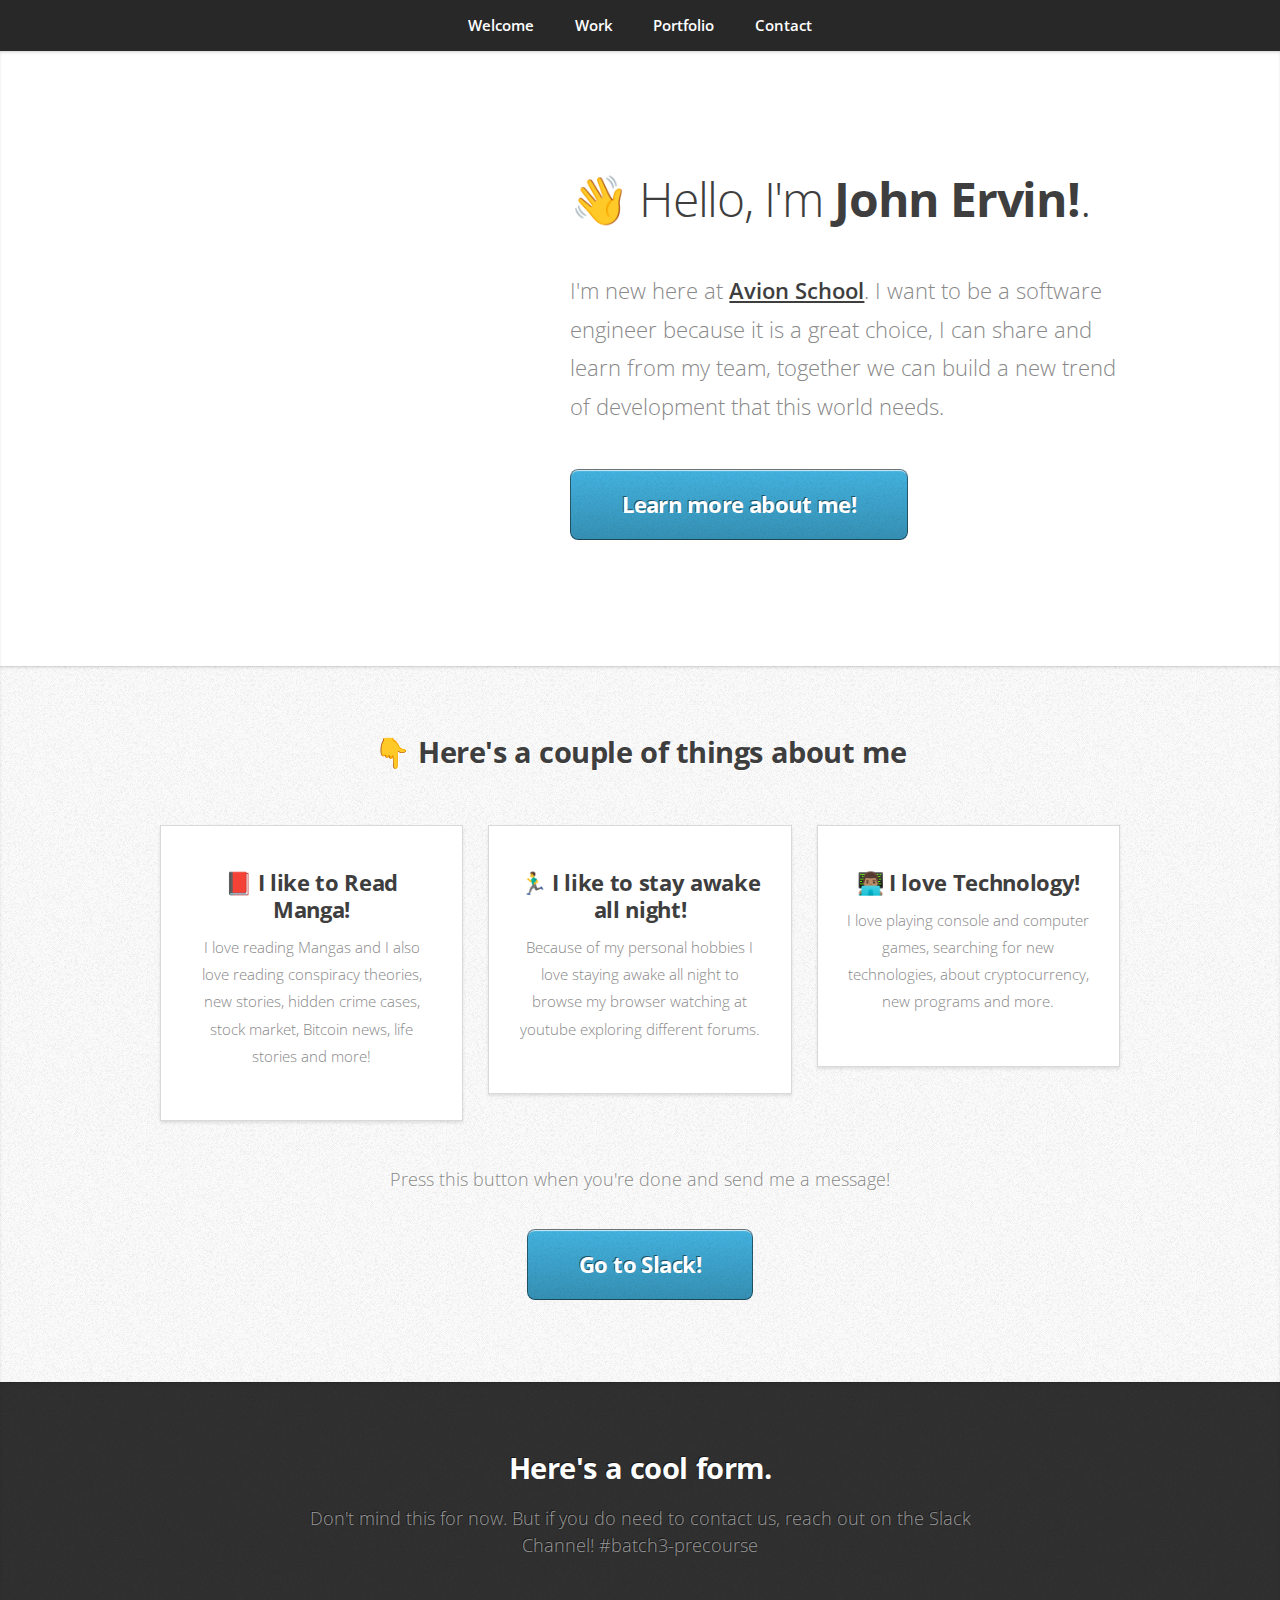
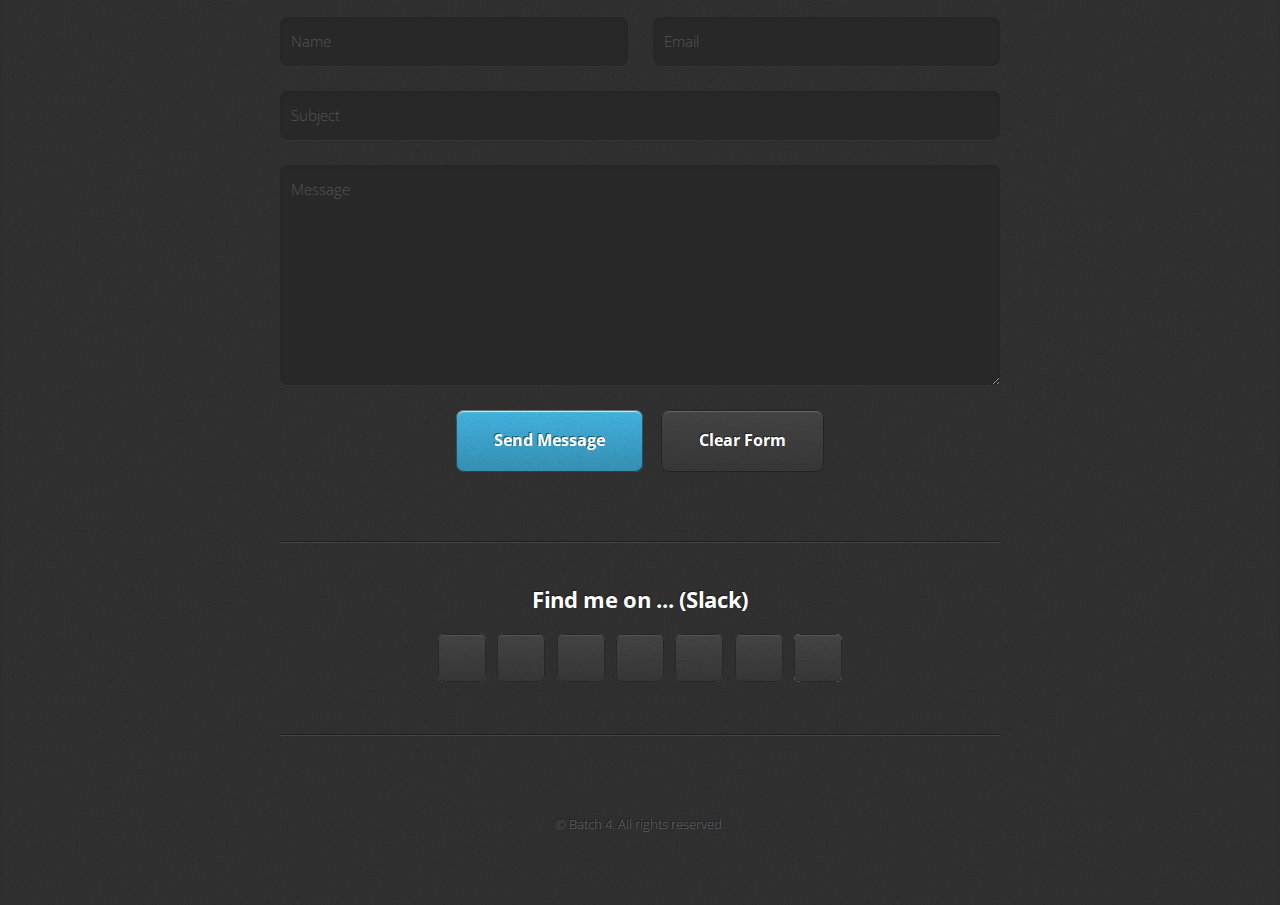
==== L1/index.html @ eda08c7b "Uploaded Pre-course from Avion" ====
<!DOCTYPE HTML>

<html>
	<head>
		<title>Avion School Exercise</title>
		<meta charset="utf-8" />
		<meta name="viewport" content="width=device-width, initial-scale=1, user-scalable=no" />
		<link rel="stylesheet" href="assets/css/main.css" />
	</head>
	<body class="is-preload">

		<!-- Nav -->
			<nav id="nav">
				<ul class="container">
					<li><a href="#top">Welcome</a></li>
					<li><a href="#work">Work</a></li>
					<li><a href="#portfolio">Portfolio</a></li>
					<li><a href="#contact">Contact</a></li>
				</ul>
			</nav>

		<!-- Home -->
			<article id="top" class="wrapper style1">
				<div class="container">
					<div class="row">
						<div class="col-4 col-5-large col-12-medium">
							<span class="image fit"><img src="images/Ervin.png" alt="" /></span>
						</div>
						<div class="col-8 col-7-large col-12-medium">
							<header>
								<h1>👋 Hello, I'm <strong>John Ervin!</strong>.</h1>
							</header>
							<p>I'm new here at <strong><a href="http://avionschool.com">Avion School</a></strong>. I want to be a software engineer because it is a great choice, I can share and learn from my team, together we can build a new trend of development that this world needs.</p>
							<a href="#work" class="button large scrolly">Learn more about me!</a>
						</div>
					</div>
				</div>
			</article>

		<!-- Work -->
			<article id="work" class="wrapper style2">
				<div class="container">
					<header>
						<h2>👇 Here's a couple of things about me</h2>
						<p></p>
					</header>
					<div class="row aln-center">
						<div class="col-4 col-6-medium col-12-small">
							<section class="box style1">
								<h3>📕 I like to Read Manga!</h3>
								<p>I love reading Mangas and I also love reading conspiracy theories, new stories, hidden crime cases, stock market, Bitcoin news, life stories and more!</p>
							</section>
						</div>
						<div class="col-4 col-6-medium col-12-small">
							<section class="box style1">
								<h3>🏃‍♂️ I like to stay awake all night!</h3>
								<p>Because of my personal hobbies I love staying awake all night to browse my browser watching at youtube exploring different forums.</p>
							</section>
						</div>
						<div class="col-4 col-6-medium col-12-small">
							<section class="box style1">
								<h3>👨🏽‍💻 I love Technology!</h3>
								<p>I love playing console and computer games, searching for new technologies, about cryptocurrency, new programs and more.</p>
							</section>
						</div>
					</div>
					<footer>
						<p>Press this button when you're done and send me a message!</p>
						<a href="https://avionschool.slack.com/" class="button large scrolly">Go to Slack!</a>
					</footer>
				</div>
			</article>

		<!-- Contact -->
			<article id="contact" class="wrapper style4">
				<div class="container medium">
					<header>
						<h2>Here's a cool form.</h2>
						<p>Don't mind this for now. But if you do need to contact us, reach out on the Slack Channel! #batch3-precourse</p>
					</header>
					<div class="row">
						<div class="col-12">
							<form method="post" action="#">
								<div class="row">
									<div class="col-6 col-12-small">
										<input type="text" name="name" id="name" placeholder="Name" />
									</div>
									<div class="col-6 col-12-small">
										<input type="text" name="email" id="email" placeholder="Email" />
									</div>
									<div class="col-12">
										<input type="text" name="subject" id="subject" placeholder="Subject" />
									</div>
									<div class="col-12">
										<textarea name="message" id="message" placeholder="Message"></textarea>
									</div>
									<div class="col-12">
										<ul class="actions">
											<li><input type="submit" value="Send Message" /></li>
											<li><input type="reset" value="Clear Form" class="alt" /></li>
										</ul>
									</div>
								</div>
							</form>
						</div>
						<div class="col-12">
							<hr />
							<h3>Find me on ... (Slack) </h3>
							<ul class="social">
								<li><a href="https://twitter.com/JohnErv39143379" class="icon brands fa-twitter"><span class="label">Twitter</span></a></li>
								<li><a href="https://www.facebook.com/Bitcoin.chase007/" class="icon brands fa-facebook-f"><span class="label">Facebook</span></a></li>
								<li><a href="#" class="icon brands fa-dribbble"><span class="label">Dribbble</span></a></li>
								<li><a href="https://www.linkedin.com/in/john-ervin-ceriola-882abb1a1/" class="icon brands fa-linkedin-in"><span class="label">LinkedIn</span></a></li>
								<li><a href="#" class="icon brands fa-tumblr"><span class="label">Tumblr</span></a></li>
								<li><a href="#" class="icon brands fa-google-plus"><span class="label">Google+</span></a></li>
								<li><a href="https://github.com/StJohnErvin" class="icon brands fa-github"><span class="label">Github</span></a></li>
								<!--
								<li><a href="#" class="icon solid fa-rss"><span>RSS</span></a></li>
								<li><a href="#" class="icon brands fa-instagram"><span>Instagram</span></a></li>
								<li><a href="#" class="icon brands fa-foursquare"><span>Foursquare</span></a></li>
								<li><a href="#" class="icon brands fa-skype"><span>Skype</span></a></li>
								<li><a href="#" class="icon brands fa-soundcloud"><span>Soundcloud</span></a></li>
								<li><a href="#" class="icon brands fa-youtube"><span>YouTube</span></a></li>
								<li><a href="#" class="icon brands fa-blogger"><span>Blogger</span></a></li>
								<li><a href="#" class="icon brands fa-flickr"><span>Flickr</span></a></li>
								<li><a href="#" class="icon brands fa-vimeo"><span>Vimeo</span></a></li>
								-->
							</ul>
							<hr />
						</div>
					</div>
					<footer>
						<ul id="copyright">
							<li>&copy; Batch 4. All rights reserved.</li>
						</ul>
					</footer>
				</div>
			</article>

		<!-- Scripts -->
			<script src="assets/js/jquery.min.js"></script>
			<script src="assets/js/jquery.scrolly.min.js"></script>
			<script src="assets/js/browser.min.js"></script>
			<script src="assets/js/breakpoints.min.js"></script>
			<script src="assets/js/util.js"></script>
			<script src="assets/js/main.js"></script>

	</body>
</html>
---- L1/assets/css/main.css ----
@import url("https://fonts.googleapis.com/css?family=Open+Sans:300,300italic,600,600italic,700");
@import url("fontawesome-all.min.css");

/*
	Miniport by HTML5 UP
	html5up.net | @ajlkn
	Free for personal and commercial use under the CCA 3.0 license (html5up.net/license)
*/

html, body, div, span, applet, object,
iframe, h1, h2, h3, h4, h5, h6, p, blockquote,
pre, a, abbr, acronym, address, big, cite,
code, del, dfn, em, img, ins, kbd, q, s, samp,
small, strike, strong, sub, sup, tt, var, b,
u, i, center, dl, dt, dd, ol, ul, li, fieldset,
form, label, legend, table, caption, tbody,
tfoot, thead, tr, th, td, article, aside,
canvas, details, embed, figure, figcaption,
footer, header, hgroup, menu, nav, output, ruby,
section, summary, time, mark, audio, video {
	margin: 0;
	padding: 0;
	border: 0;
	font-size: 100%;
	font: inherit;
	vertical-align: baseline;}

article, aside, details, figcaption, figure,
footer, header, hgroup, menu, nav, section {
	display: block;}

body {
	line-height: 1;
}

ol, ul {
	list-style: none;
}

blockquote, q {
	quotes: none;
}

	blockquote:before, blockquote:after, q:before, q:after {
		content: '';
		content: none;
	}

table {
	border-collapse: collapse;
	border-spacing: 0;
}

body {
	-webkit-text-size-adjust: none;
}

mark {
	background-color: transparent;
	color: inherit;
}

input::-moz-focus-inner {
	border: 0;
	padding: 0;
}

input, select, textarea {
	-moz-appearance: none;
	-webkit-appearance: none;
	-ms-appearance: none;
	appearance: none;
}

/* Basic */

	html {
		box-sizing: border-box;
	}

	*, *:before, *:after {
		box-sizing: inherit;
	}

	body {
		padding-top: 3.5em;
	}

		body.is-preload *, body.is-preload *:before, body.is-preload *:after {
			-moz-animation: none !important;
			-webkit-animation: none !important;
			-ms-animation: none !important;
			animation: none !important;
			-moz-transition: none !important;
			-webkit-transition: none !important;
			-ms-transition: none !important;
			transition: none !important;
		}

	body, input, textarea, select {
		font-family: 'Open Sans', sans-serif;
		line-height: 1.85em;
		color: #888;
		font-weight: 300;
		font-size: 13pt;
	}

	a {
		-moz-transition: color .2s ease-in-out;
		-webkit-transition: color .2s ease-in-out;
		-ms-transition: color .2s ease-in-out;
		transition: color .2s ease-in-out;
		color: #43B3E0;
		text-decoration: underline;
	}

		a:hover {
			color: #43bff0 !important;
		}

		a img {
			border: 0;
		}

	b, strong {
		font-weight: 600;
		color: #3e3e3e;
	}

	i, em {
		font-style: italic;
	}

	sub {
		position: relative;
		top: 0.5em;
		font-size: 0.8em;
	}

	sup {
		position: relative;
		top: -0.5em;
		font-size: 0.8em;
	}

	blockquote {
		border-left: solid 0.75em #eee;
		padding: 1em 0 1em 1.5em;
		font-style: italic;
	}

	h1, h2, h3, h4, h5, h6 {
		color: #3e3e3e;
		margin: 0 0 0.75em 0;
	}

	h1 a, h2 a, h3 a, h4 a, h5 a, h6 a {
		text-decoration: none;
		color: inherit;
	}

	h2, h3, h4, h5, h6 {
		font-weight: 700;
	}

	h1 {
		font-size: 3.25em;
		letter-spacing: -0.025em;
		font-weight: 300;
	}

		h1 strong {
			font-weight: 700;
		}

	h2 {
		font-size: 2em;
		letter-spacing: -0.015em;
	}

	h3 {
		font-size: 1.5em;
		letter-spacing: -0.015em;
	}

	em, i {
		font-style: italic;
	}

	br.clear {
		clear: both;
	}

	hr {
		border: 0;
		border-top: solid 1px #444;
		border-top-color: rgba(0, 0, 0, 0.35);
		box-shadow: 0px 1px 0px 0px rgba(255, 255, 255, 0.1);
		height: 1px;
		margin: 3em 0;
	}

	p, ul, ol, dl, table {
		margin-bottom: 2em;
	}

	header {
		margin: 0 0 3em 0;
	}

		header > p {
			font-size: 1.25em;
			margin: 0;
		}

	footer {
		margin: 3em 0 0 0;
	}

		footer > p {
			font-size: 1.25em;
		}

/* Container */

	.container {
		margin: 0 auto;
		max-width: calc(100% - 50px);
		width: 1200px;
	}

		.container.medium {
			width: 900px;
		}

		@media screen and (max-width: 1680px) {

			.container {
				width: 1200px;
			}

				.container.medium {
					width: 900px;
				}

		}

		@media screen and (max-width: 1280px) {

			.container {
				width: 960px;
			}

				.container.medium {
					width: 720px;
				}

		}

		@media screen and (max-width: 980px) {

			.container {
				width: 100%;
			}

				.container.medium {
					width: 75%;
				}

		}

		@media screen and (max-width: 736px) {

			.container {
				width: 100%;
				max-width: calc(100% - 30px);
			}

				.container.medium {
					width: 100%;
				}

		}

/* Row */

	.row {
		display: flex;
		flex-wrap: wrap;
		box-sizing: border-box;
		align-items: stretch;
	}

		.row > * {
			box-sizing: border-box;
		}

		.row.gtr-uniform > * > :last-child {
			margin-bottom: 0;
		}

		.row.aln-left {
			justify-content: flex-start;
		}

		.row.aln-center {
			justify-content: center;
		}

		.row.aln-right {
			justify-content: flex-end;
		}

		.row.aln-top {
			align-items: flex-start;
		}

		.row.aln-middle {
			align-items: center;
		}

		.row.aln-bottom {
			align-items: flex-end;
		}

		.row > .imp {
			order: -1;
		}

		.row > .col-1 {
			width: 8.33333%;
		}

		.row > .off-1 {
			margin-left: 8.33333%;
		}

		.row > .col-2 {
			width: 16.66667%;
		}

		.row > .off-2 {
			margin-left: 16.66667%;
		}

		.row > .col-3 {
			width: 25%;
		}

		.row > .off-3 {
			margin-left: 25%;
		}

		.row > .col-4 {
			width: 33.33333%;
		}

		.row > .off-4 {
			margin-left: 33.33333%;
		}

		.row > .col-5 {
			width: 41.66667%;
		}

		.row > .off-5 {
			margin-left: 41.66667%;
		}

		.row > .col-6 {
			width: 50%;
		}

		.row > .off-6 {
			margin-left: 50%;
		}

		.row > .col-7 {
			width: 58.33333%;
		}

		.row > .off-7 {
			margin-left: 58.33333%;
		}

		.row > .col-8 {
			width: 66.66667%;
		}

		.row > .off-8 {
			margin-left: 66.66667%;
		}

		.row > .col-9 {
			width: 75%;
		}

		.row > .off-9 {
			margin-left: 75%;
		}

		.row > .col-10 {
			width: 83.33333%;
		}

		.row > .off-10 {
			margin-left: 83.33333%;
		}

		.row > .col-11 {
			width: 91.66667%;
		}

		.row > .off-11 {
			margin-left: 91.66667%;
		}

		.row > .col-12 {
			width: 100%;
		}

		.row > .off-12 {
			margin-left: 100%;
		}

		.row.gtr-0 {
			margin-top: 0px;
			margin-left: 0px;
		}

			.row.gtr-0 > * {
				padding: 0px 0 0 0px;
			}

			.row.gtr-0.gtr-uniform {
				margin-top: 0px;
			}

				.row.gtr-0.gtr-uniform > * {
					padding-top: 0px;
				}

		.row.gtr-25 {
			margin-top: -6.25px;
			margin-left: -6.25px;
		}

			.row.gtr-25 > * {
				padding: 6.25px 0 0 6.25px;
			}

			.row.gtr-25.gtr-uniform {
				margin-top: -6.25px;
			}

				.row.gtr-25.gtr-uniform > * {
					padding-top: 6.25px;
				}

		.row.gtr-50 {
			margin-top: -12.5px;
			margin-left: -12.5px;
		}

			.row.gtr-50 > * {
				padding: 12.5px 0 0 12.5px;
			}

			.row.gtr-50.gtr-uniform {
				margin-top: -12.5px;
			}

				.row.gtr-50.gtr-uniform > * {
					padding-top: 12.5px;
				}

		.row {
			margin-top: -25px;
			margin-left: -25px;
		}

			.row > * {
				padding: 25px 0 0 25px;
			}

			.row.gtr-uniform {
				margin-top: -25px;
			}

				.row.gtr-uniform > * {
					padding-top: 25px;
				}

		.row.gtr-150 {
			margin-top: -37.5px;
			margin-left: -37.5px;
		}

			.row.gtr-150 > * {
				padding: 37.5px 0 0 37.5px;
			}

			.row.gtr-150.gtr-uniform {
				margin-top: -37.5px;
			}

				.row.gtr-150.gtr-uniform > * {
					padding-top: 37.5px;
				}

		.row.gtr-200 {
			margin-top: -50px;
			margin-left: -50px;
		}

			.row.gtr-200 > * {
				padding: 50px 0 0 50px;
			}

			.row.gtr-200.gtr-uniform {
				margin-top: -50px;
			}

				.row.gtr-200.gtr-uniform > * {
					padding-top: 50px;
				}

		@media screen and (max-width: 1680px) {

			.row {
				display: flex;
				flex-wrap: wrap;
				box-sizing: border-box;
				align-items: stretch;
			}

				.row > * {
					box-sizing: border-box;
				}

				.row.gtr-uniform > * > :last-child {
					margin-bottom: 0;
				}

				.row.aln-left {
					justify-content: flex-start;
				}

				.row.aln-center {
					justify-content: center;
				}

				.row.aln-right {
					justify-content: flex-end;
				}

				.row.aln-top {
					align-items: flex-start;
				}

				.row.aln-middle {
					align-items: center;
				}

				.row.aln-bottom {
					align-items: flex-end;
				}

				.row > .imp-xlarge {
					order: -1;
				}

				.row > .col-1-xlarge {
					width: 8.33333%;
				}

				.row > .off-1-xlarge {
					margin-left: 8.33333%;
				}

				.row > .col-2-xlarge {
					width: 16.66667%;
				}

				.row > .off-2-xlarge {
					margin-left: 16.66667%;
				}

				.row > .col-3-xlarge {
					width: 25%;
				}

				.row > .off-3-xlarge {
					margin-left: 25%;
				}

				.row > .col-4-xlarge {
					width: 33.33333%;
				}

				.row > .off-4-xlarge {
					margin-left: 33.33333%;
				}

				.row > .col-5-xlarge {
					width: 41.66667%;
				}

				.row > .off-5-xlarge {
					margin-left: 41.66667%;
				}

				.row > .col-6-xlarge {
					width: 50%;
				}

				.row > .off-6-xlarge {
					margin-left: 50%;
				}

				.row > .col-7-xlarge {
					width: 58.33333%;
				}

				.row > .off-7-xlarge {
					margin-left: 58.33333%;
				}

				.row > .col-8-xlarge {
					width: 66.66667%;
				}

				.row > .off-8-xlarge {
					margin-left: 66.66667%;
				}

				.row > .col-9-xlarge {
					width: 75%;
				}

				.row > .off-9-xlarge {
					margin-left: 75%;
				}

				.row > .col-10-xlarge {
					width: 83.33333%;
				}

				.row > .off-10-xlarge {
					margin-left: 83.33333%;
				}

				.row > .col-11-xlarge {
					width: 91.66667%;
				}

				.row > .off-11-xlarge {
					margin-left: 91.66667%;
				}

				.row > .col-12-xlarge {
					width: 100%;
				}

				.row > .off-12-xlarge {
					margin-left: 100%;
				}

				.row.gtr-0 {
					margin-top: 0px;
					margin-left: 0px;
				}

					.row.gtr-0 > * {
						padding: 0px 0 0 0px;
					}

					.row.gtr-0.gtr-uniform {
						margin-top: 0px;
					}

						.row.gtr-0.gtr-uniform > * {
							padding-top: 0px;
						}

				.row.gtr-25 {
					margin-top: -6.25px;
					margin-left: -6.25px;
				}

					.row.gtr-25 > * {
						padding: 6.25px 0 0 6.25px;
					}

					.row.gtr-25.gtr-uniform {
						margin-top: -6.25px;
					}

						.row.gtr-25.gtr-uniform > * {
							padding-top: 6.25px;
						}

				.row.gtr-50 {
					margin-top: -12.5px;
					margin-left: -12.5px;
				}

					.row.gtr-50 > * {
						padding: 12.5px 0 0 12.5px;
					}

					.row.gtr-50.gtr-uniform {
						margin-top: -12.5px;
					}

						.row.gtr-50.gtr-uniform > * {
							padding-top: 12.5px;
						}

				.row {
					margin-top: -25px;
					margin-left: -25px;
				}

					.row > * {
						padding: 25px 0 0 25px;
					}

					.row.gtr-uniform {
						margin-top: -25px;
					}

						.row.gtr-uniform > * {
							padding-top: 25px;
						}

				.row.gtr-150 {
					margin-top: -37.5px;
					margin-left: -37.5px;
				}

					.row.gtr-150 > * {
						padding: 37.5px 0 0 37.5px;
					}

					.row.gtr-150.gtr-uniform {
						margin-top: -37.5px;
					}

						.row.gtr-150.gtr-uniform > * {
							padding-top: 37.5px;
						}

				.row.gtr-200 {
					margin-top: -50px;
					margin-left: -50px;
				}

					.row.gtr-200 > * {
						padding: 50px 0 0 50px;
					}

					.row.gtr-200.gtr-uniform {
						margin-top: -50px;
					}

						.row.gtr-200.gtr-uniform > * {
							padding-top: 50px;
						}

		}

		@media screen and (max-width: 1280px) {

			.row {
				display: flex;
				flex-wrap: wrap;
				box-sizing: border-box;
				align-items: stretch;
			}

				.row > * {
					box-sizing: border-box;
				}

				.row.gtr-uniform > * > :last-child {
					margin-bottom: 0;
				}

				.row.aln-left {
					justify-content: flex-start;
				}

				.row.aln-center {
					justify-content: center;
				}

				.row.aln-right {
					justify-content: flex-end;
				}

				.row.aln-top {
					align-items: flex-start;
				}

				.row.aln-middle {
					align-items: center;
				}

				.row.aln-bottom {
					align-items: flex-end;
				}

				.row > .imp-large {
					order: -1;
				}

				.row > .col-1-large {
					width: 8.33333%;
				}

				.row > .off-1-large {
					margin-left: 8.33333%;
				}

				.row > .col-2-large {
					width: 16.66667%;
				}

				.row > .off-2-large {
					margin-left: 16.66667%;
				}

				.row > .col-3-large {
					width: 25%;
				}

				.row > .off-3-large {
					margin-left: 25%;
				}

				.row > .col-4-large {
					width: 33.33333%;
				}

				.row > .off-4-large {
					margin-left: 33.33333%;
				}

				.row > .col-5-large {
					width: 41.66667%;
				}

				.row > .off-5-large {
					margin-left: 41.66667%;
				}

				.row > .col-6-large {
					width: 50%;
				}

				.row > .off-6-large {
					margin-left: 50%;
				}

				.row > .col-7-large {
					width: 58.33333%;
				}

				.row > .off-7-large {
					margin-left: 58.33333%;
				}

				.row > .col-8-large {
					width: 66.66667%;
				}

				.row > .off-8-large {
					margin-left: 66.66667%;
				}

				.row > .col-9-large {
					width: 75%;
				}

				.row > .off-9-large {
					margin-left: 75%;
				}

				.row > .col-10-large {
					width: 83.33333%;
				}

				.row > .off-10-large {
					margin-left: 83.33333%;
				}

				.row > .col-11-large {
					width: 91.66667%;
				}

				.row > .off-11-large {
					margin-left: 91.66667%;
				}

				.row > .col-12-large {
					width: 100%;
				}

				.row > .off-12-large {
					margin-left: 100%;
				}

				.row.gtr-0 {
					margin-top: 0px;
					margin-left: 0px;
				}

					.row.gtr-0 > * {
						padding: 0px 0 0 0px;
					}

					.row.gtr-0.gtr-uniform {
						margin-top: 0px;
					}

						.row.gtr-0.gtr-uniform > * {
							padding-top: 0px;
						}

				.row.gtr-25 {
					margin-top: -6.25px;
					margin-left: -6.25px;
				}

					.row.gtr-25 > * {
						padding: 6.25px 0 0 6.25px;
					}

					.row.gtr-25.gtr-uniform {
						margin-top: -6.25px;
					}

						.row.gtr-25.gtr-uniform > * {
							padding-top: 6.25px;
						}

				.row.gtr-50 {
					margin-top: -12.5px;
					margin-left: -12.5px;
				}

					.row.gtr-50 > * {
						padding: 12.5px 0 0 12.5px;
					}

					.row.gtr-50.gtr-uniform {
						margin-top: -12.5px;
					}

						.row.gtr-50.gtr-uniform > * {
							padding-top: 12.5px;
						}

				.row {
					margin-top: -25px;
					margin-left: -25px;
				}

					.row > * {
						padding: 25px 0 0 25px;
					}

					.row.gtr-uniform {
						margin-top: -25px;
					}

						.row.gtr-uniform > * {
							padding-top: 25px;
						}

				.row.gtr-150 {
					margin-top: -37.5px;
					margin-left: -37.5px;
				}

					.row.gtr-150 > * {
						padding: 37.5px 0 0 37.5px;
					}

					.row.gtr-150.gtr-uniform {
						margin-top: -37.5px;
					}

						.row.gtr-150.gtr-uniform > * {
							padding-top: 37.5px;
						}

				.row.gtr-200 {
					margin-top: -50px;
					margin-left: -50px;
				}

					.row.gtr-200 > * {
						padding: 50px 0 0 50px;
					}

					.row.gtr-200.gtr-uniform {
						margin-top: -50px;
					}

						.row.gtr-200.gtr-uniform > * {
							padding-top: 50px;
						}

		}

		@media screen and (max-width: 980px) {

			.row {
				display: flex;
				flex-wrap: wrap;
				box-sizing: border-box;
				align-items: stretch;
			}

				.row > * {
					box-sizing: border-box;
				}

				.row.gtr-uniform > * > :last-child {
					margin-bottom: 0;
				}

				.row.aln-left {
					justify-content: flex-start;
				}

				.row.aln-center {
					justify-content: center;
				}

				.row.aln-right {
					justify-content: flex-end;
				}

				.row.aln-top {
					align-items: flex-start;
				}

				.row.aln-middle {
					align-items: center;
				}

				.row.aln-bottom {
					align-items: flex-end;
				}

				.row > .imp-medium {
					order: -1;
				}

				.row > .col-1-medium {
					width: 8.33333%;
				}

				.row > .off-1-medium {
					margin-left: 8.33333%;
				}

				.row > .col-2-medium {
					width: 16.66667%;
				}

				.row > .off-2-medium {
					margin-left: 16.66667%;
				}

				.row > .col-3-medium {
					width: 25%;
				}

				.row > .off-3-medium {
					margin-left: 25%;
				}

				.row > .col-4-medium {
					width: 33.33333%;
				}

				.row > .off-4-medium {
					margin-left: 33.33333%;
				}

				.row > .col-5-medium {
					width: 41.66667%;
				}

				.row > .off-5-medium {
					margin-left: 41.66667%;
				}

				.row > .col-6-medium {
					width: 50%;
				}

				.row > .off-6-medium {
					margin-left: 50%;
				}

				.row > .col-7-medium {
					width: 58.33333%;
				}

				.row > .off-7-medium {
					margin-left: 58.33333%;
				}

				.row > .col-8-medium {
					width: 66.66667%;
				}

				.row > .off-8-medium {
					margin-left: 66.66667%;
				}

				.row > .col-9-medium {
					width: 75%;
				}

				.row > .off-9-medium {
					margin-left: 75%;
				}

				.row > .col-10-medium {
					width: 83.33333%;
				}

				.row > .off-10-medium {
					margin-left: 83.33333%;
				}

				.row > .col-11-medium {
					width: 91.66667%;
				}

				.row > .off-11-medium {
					margin-left: 91.66667%;
				}

				.row > .col-12-medium {
					width: 100%;
				}

				.row > .off-12-medium {
					margin-left: 100%;
				}

				.row.gtr-0 {
					margin-top: 0px;
					margin-left: 0px;
				}

					.row.gtr-0 > * {
						padding: 0px 0 0 0px;
					}

					.row.gtr-0.gtr-uniform {
						margin-top: 0px;
					}

						.row.gtr-0.gtr-uniform > * {
							padding-top: 0px;
						}

				.row.gtr-25 {
					margin-top: -6.25px;
					margin-left: -6.25px;
				}

					.row.gtr-25 > * {
						padding: 6.25px 0 0 6.25px;
					}

					.row.gtr-25.gtr-uniform {
						margin-top: -6.25px;
					}

						.row.gtr-25.gtr-uniform > * {
							padding-top: 6.25px;
						}

				.row.gtr-50 {
					margin-top: -12.5px;
					margin-left: -12.5px;
				}

					.row.gtr-50 > * {
						padding: 12.5px 0 0 12.5px;
					}

					.row.gtr-50.gtr-uniform {
						margin-top: -12.5px;
					}

						.row.gtr-50.gtr-uniform > * {
							padding-top: 12.5px;
						}

				.row {
					margin-top: -25px;
					margin-left: -25px;
				}

					.row > * {
						padding: 25px 0 0 25px;
					}

					.row.gtr-uniform {
						margin-top: -25px;
					}

						.row.gtr-uniform > * {
							padding-top: 25px;
						}

				.row.gtr-150 {
					margin-top: -37.5px;
					margin-left: -37.5px;
				}

					.row.gtr-150 > * {
						padding: 37.5px 0 0 37.5px;
					}

					.row.gtr-150.gtr-uniform {
						margin-top: -37.5px;
					}

						.row.gtr-150.gtr-uniform > * {
							padding-top: 37.5px;
						}

				.row.gtr-200 {
					margin-top: -50px;
					margin-left: -50px;
				}

					.row.gtr-200 > * {
						padding: 50px 0 0 50px;
					}

					.row.gtr-200.gtr-uniform {
						margin-top: -50px;
					}

						.row.gtr-200.gtr-uniform > * {
							padding-top: 50px;
						}

		}

		@media screen and (max-width: 736px) {

			.row {
				display: flex;
				flex-wrap: wrap;
				box-sizing: border-box;
				align-items: stretch;
			}

				.row > * {
					box-sizing: border-box;
				}

				.row.gtr-uniform > * > :last-child {
					margin-bottom: 0;
				}

				.row.aln-left {
					justify-content: flex-start;
				}

				.row.aln-center {
					justify-content: center;
				}

				.row.aln-right {
					justify-content: flex-end;
				}

				.row.aln-top {
					align-items: flex-start;
				}

				.row.aln-middle {
					align-items: center;
				}

				.row.aln-bottom {
					align-items: flex-end;
				}

				.row > .imp-small {
					order: -1;
				}

				.row > .col-1-small {
					width: 8.33333%;
				}

				.row > .off-1-small {
					margin-left: 8.33333%;
				}

				.row > .col-2-small {
					width: 16.66667%;
				}

				.row > .off-2-small {
					margin-left: 16.66667%;
				}

				.row > .col-3-small {
					width: 25%;
				}

				.row > .off-3-small {
					margin-left: 25%;
				}

				.row > .col-4-small {
					width: 33.33333%;
				}

				.row > .off-4-small {
					margin-left: 33.33333%;
				}

				.row > .col-5-small {
					width: 41.66667%;
				}

				.row > .off-5-small {
					margin-left: 41.66667%;
				}

				.row > .col-6-small {
					width: 50%;
				}

				.row > .off-6-small {
					margin-left: 50%;
				}

				.row > .col-7-small {
					width: 58.33333%;
				}

				.row > .off-7-small {
					margin-left: 58.33333%;
				}

				.row > .col-8-small {
					width: 66.66667%;
				}

				.row > .off-8-small {
					margin-left: 66.66667%;
				}

				.row > .col-9-small {
					width: 75%;
				}

				.row > .off-9-small {
					margin-left: 75%;
				}

				.row > .col-10-small {
					width: 83.33333%;
				}

				.row > .off-10-small {
					margin-left: 83.33333%;
				}

				.row > .col-11-small {
					width: 91.66667%;
				}

				.row > .off-11-small {
					margin-left: 91.66667%;
				}

				.row > .col-12-small {
					width: 100%;
				}

				.row > .off-12-small {
					margin-left: 100%;
				}

				.row.gtr-0 {
					margin-top: 0px;
					margin-left: 0px;
				}

					.row.gtr-0 > * {
						padding: 0px 0 0 0px;
					}

					.row.gtr-0.gtr-uniform {
						margin-top: 0px;
					}

						.row.gtr-0.gtr-uniform > * {
							padding-top: 0px;
						}

				.row.gtr-25 {
					margin-top: -3.75px;
					margin-left: -3.75px;
				}

					.row.gtr-25 > * {
						padding: 3.75px 0 0 3.75px;
					}

					.row.gtr-25.gtr-uniform {
						margin-top: -3.75px;
					}

						.row.gtr-25.gtr-uniform > * {
							padding-top: 3.75px;
						}

				.row.gtr-50 {
					margin-top: -7.5px;
					margin-left: -7.5px;
				}

					.row.gtr-50 > * {
						padding: 7.5px 0 0 7.5px;
					}

					.row.gtr-50.gtr-uniform {
						margin-top: -7.5px;
					}

						.row.gtr-50.gtr-uniform > * {
							padding-top: 7.5px;
						}

				.row {
					margin-top: -15px;
					margin-left: -15px;
				}

					.row > * {
						padding: 15px 0 0 15px;
					}

					.row.gtr-uniform {
						margin-top: -15px;
					}

						.row.gtr-uniform > * {
							padding-top: 15px;
						}

				.row.gtr-150 {
					margin-top: -22.5px;
					margin-left: -22.5px;
				}

					.row.gtr-150 > * {
						padding: 22.5px 0 0 22.5px;
					}

					.row.gtr-150.gtr-uniform {
						margin-top: -22.5px;
					}

						.row.gtr-150.gtr-uniform > * {
							padding-top: 22.5px;
						}

				.row.gtr-200 {
					margin-top: -30px;
					margin-left: -30px;
				}

					.row.gtr-200 > * {
						padding: 30px 0 0 30px;
					}

					.row.gtr-200.gtr-uniform {
						margin-top: -30px;
					}

						.row.gtr-200.gtr-uniform > * {
							padding-top: 30px;
						}

		}

/* Form */

	form label {
		color: #3e3e3e;
		font-weight: 700;
		display: block;
		margin: 0 0 0.5em 0;
	}

	form input[type=text],
	form input[type=email],
	form input[type=password],
	form select,
	form textarea {
		-moz-transition: background .2s ease-in-out, box-shadow .2s ease-in-out;
		-webkit-transition: background .2s ease-in-out, box-shadow .2s ease-in-out;
		-ms-transition: background .2s ease-in-out, box-shadow .2s ease-in-out;
		transition: background .2s ease-in-out, box-shadow .2s ease-in-out;
		-webkit-appearance: none;
		display: block;
		border: 0;
		padding: 0.75em;
		font-size: 1em;
		border-radius: 8px;
		border: solid 1px #ddd;
		background: #fff;
		color: #bbb;
		box-shadow: inset 0px 2px 3px 1px rgba(0, 0, 0, 0.05), 0px 1px 0px 0px rgba(255, 255, 255, 0.025);
		width: 100%;
	}

		form input[type=text]:focus,
		form input[type=email]:focus,
		form input[type=password]:focus,
		form select:focus,
		form textarea:focus {
			background: #fafafa;
			box-shadow: inset 0px 2px 5px 0px rgba(0, 0, 0, 0.05), 0px 1px 0px 0px rgba(255, 255, 255, 0.025), inset 0px 0px 2px 1px #43bff0;
		}

	form textarea {
		height: 15em;
	}

	form .actions:last-child {
		margin-bottom: 0;
	}

	form ::-webkit-input-placeholder {
		color: #555 !important;
	}

	form :-moz-placeholder {
		color: #555 !important;
	}

	form ::-moz-placeholder {
		color: #555 !important;
	}

	form :-ms-input-placeholder {
		color: #555 !important;
	}

	form ::-moz-focus-inner {
		border: 0;
	}

/* Tables */

	table {
		width: 100%;
	}

		table.default {
			width: 100%;
		}

			table.default tr {
				border-top: solid 1px #eee;
			}

				table.default tr:first-child {
					border-top: 0;
				}

			table.default td {
				padding: 0.5em 1em 0.5em 1em;
			}

			table.default th {
				text-align: left;
				padding: 0.5em 1em 0.5em 1em;
				font-weight: 600;
				margin: 0 0 1em 0;
			}

			table.default thead {
				background: #4f4f4f;
				color: #fff;
			}

/* Section/Article */

	section, article {
		margin-bottom: 3em;
	}

	section > :last-child,
	article > :last-child,
	section:last-child,
	article:last-child {
		margin-bottom: 0;
	}

/* Image */

	.image {
		display: inline-block;
		position: relative;
	}

		.image img {
			display: block;
			width: 100%;
		}

		.image.fit {
			display: block;
			width: 100%;
		}

		.image.featured {
			display: block;
			width: 100%;
			margin: 0 0 2em 0;
		}

		.image.left {
			float: left;
			margin: 0 2em 2em 0;
		}

		.image.centered {
			display: block;
			margin: 0 0 2em 0;
		}

			.image.centered img {
				margin: 0 auto;
				width: auto;
			}

/* Button */

	input[type="button"],
	input[type="submit"],
	input[type="reset"],
	button,
	.button {
		background-image: url("images/bg.png"), -moz-linear-gradient(top, rgba(0, 0, 0, 0), rgba(0, 0, 0, 0.2));
		background-image: url("images/bg.png"), -webkit-linear-gradient(top, rgba(0, 0, 0, 0), rgba(0, 0, 0, 0.2));
		background-image: url("images/bg.png"), -ms-linear-gradient(top, rgba(0, 0, 0, 0), rgba(0, 0, 0, 0.2));
		background-image: url("images/bg.png"), linear-gradient(top, rgba(0, 0, 0, 0), rgba(0, 0, 0, 0.2));
		-moz-transition: background-color .2s ease-in-out;
		-webkit-transition: background-color .2s ease-in-out;
		-ms-transition: background-color .2s ease-in-out;
		transition: background-color .2s ease-in-out;
		-webkit-appearance: none;
		position: relative;
		display: inline-block;
		color: #fff !important;
		text-decoration: none;
		font-weight: 700;
		border: 0;
		outline: 0;
		cursor: pointer;
		border-radius: 8px;
		text-shadow: -1px -1px 0.5px rgba(0, 0, 0, 0.5);
		overflow: hidden;
		box-shadow: inset 0px 0px 0px 1px rgba(0, 0, 0, 0.5), inset 0px 2px 1px 0px rgba(255, 255, 255, 0.75);
		background-color: #43B3E0;
		padding: 1em 2.35em 1em 2.35em;
		font-size: 1.1em;
		max-width: 24em;
	}

		input[type="button"]:hover,
		input[type="submit"]:hover,
		input[type="reset"]:hover,
		button:hover,
		.button:hover {
			background-color: #43bff0;
			color: #fff !important;
		}

		input[type="button"]:active,
		input[type="submit"]:active,
		input[type="reset"]:active,
		button:active,
		.button:active {
			background-color: #3BA8D3;
			top: 1px;
		}

		input[type="button"].large,
		input[type="submit"].large,
		input[type="reset"].large,
		button.large,
		.button.large {
			font-size: 1.5em;
			letter-spacing: -0.025em;
		}

		input[type="button"].alt,
		input[type="submit"].alt,
		input[type="reset"].alt,
		button.alt,
		.button.alt {
			background-color: #444;
			box-shadow: inset 0px 0px 0px 1px #242424, inset 0px 2px 1px 0px rgba(255, 255, 255, 0.2);
		}

			input[type="button"].alt:hover,
			input[type="submit"].alt:hover,
			input[type="reset"].alt:hover,
			button.alt:hover,
			.button.alt:hover {
				background-color: #4f4f4f;
				color: #fff !important;
			}

			input[type="button"].alt:active,
			input[type="submit"].alt:active,
			input[type="reset"].alt:active,
			button.alt:active,
			.button.alt:active {
				background-color: #3f3f3f;
			}

/* List */

	ul {
		list-style: disc;
		padding-left: 1em;
	}

		ul li {
			padding-left: 0.5em;
		}

	ol {
		list-style: decimal;
		padding-left: 1.25em;
	}

		ol li {
			padding-left: 0.25em;
		}

/* Social */

	ul.social {
		cursor: default;
		margin: 0;
		list-style: none;
		padding-left: 0;
	}

		ul.social li {
			position: relative;
			display: inline-block;
			margin: 0.25em;
			top: 0;
			padding-left: 0;
		}

			ul.social li a {
				-moz-transition: top .2s ease-in-out;
				-webkit-transition: top .2s ease-in-out;
				-ms-transition: top .2s ease-in-out;
				transition: top .2s ease-in-out;
				display: block;
				width: 48px;
				height: 48px;
				border-radius: 6px;
				top: 0;
				position: relative;
			}

				ul.social li a:before {
					background-image: url("images/bg.png"), -moz-linear-gradient(top, rgba(0, 0, 0, 0), rgba(0, 0, 0, 0.2));
					background-image: url("images/bg.png"), -webkit-linear-gradient(top, rgba(0, 0, 0, 0), rgba(0, 0, 0, 0.2));
					background-image: url("images/bg.png"), -ms-linear-gradient(top, rgba(0, 0, 0, 0), rgba(0, 0, 0, 0.2));
					background-image: url("images/bg.png"), linear-gradient(top, rgba(0, 0, 0, 0), rgba(0, 0, 0, 0.2));
					-moz-transition: background-color .2s ease-in-out;
					-webkit-transition: background-color .2s ease-in-out;
					-ms-transition: background-color .2s ease-in-out;
					transition: background-color .2s ease-in-out;
					background-color: #444;
					border-radius: 6px;
					box-shadow: inset 0px 0px 0px 1px #282828, inset 0px 2px 1px 0px rgba(255, 255, 255, 0.1);
					color: #2E2E2E !important;
					display: block;
					font-size: 26px;
					height: 48px;
					line-height: 48px;
					text-align: center;
					outline: 0;
					overflow: hidden;
					text-shadow: 1px 1px 0px rgba(255, 255, 255, 0.1);
					width: 48px;
				}

				ul.social li a.fa-twitter {
					background-color: #2DAAE4;
				}

				ul.social li a.fa-facebook-f {
					background-color: #3C5A98;
				}

				ul.social li a.fa-dribbble {
					background-color: #C4376B;
				}

				ul.social li a.fa-linkedin-in {
					background-color: #006599;
				}

				ul.social li a.fa-tumblr {
					background-color: #51718A;
				}

				ul.social li a.fa-google-plus {
					background-color: #DA2713;
				}

				ul.social li a.fa-github {
					background-color: #FAFAFA;
				}

				ul.social li a.fa-rss {
					background-color: #F2600B;
				}

				ul.social li a.fa-instagram {
					background-color: #E0D7C8;
				}

				ul.social li a.fa-foursquare {
					background-color: #39A3D4;
				}

				ul.social li a.fa-skype {
					background-color: #10BEF1;
				}

				ul.social li a.fa-soundcloud {
					background-color: #FE5419;
				}

				ul.social li a.fa-youtube {
					background-color: #BF2E25;
				}

				ul.social li a.fa-blogger {
					background-color: #FF6501;
				}

				ul.social li a.fa-flickr {
					background-color: #0062DB;
				}

				ul.social li a.fa-vimeo {
					background-color: #4C8AB0;
				}

				ul.social li a:hover {
					top: -5px;
				}

					ul.social li a:hover:before {
						background-color: transparent;
					}

/* Actions */

	ul.actions {
		list-style: none;
		padding-left: 0;
	}

		ul.actions li {
			display: inline-block;
			margin: 0 0 0 1em;
			padding-left: 0;
		}

			ul.actions li:first-child {
				margin-left: 0;
			}

/* Box */

	.box {
		background: #fff;
		box-shadow: inset 0px 0px 0px 1px rgba(0, 0, 0, 0.15), 0px 2px 3px 0px rgba(0, 0, 0, 0.1);
		text-align: center;
		padding: 2em;
	}

		.box.style1 {
			padding: 3em 2em 3.5em 2em;
		}

			.box.style1 h3 {
				margin-bottom: 0.5em;
			}

		.box.style2 h3 {
			margin-bottom: 0.25em;
		}

		.box.style2 .image {
			position: relative;
			left: 2em;
			top: 2em;
			margin: -4em 0 4em -4em;
			width: auto;
		}

/* Icons */

	.icon {
		text-decoration: none;
		text-decoration: none;
	}

		.icon:before {
			-moz-osx-font-smoothing: grayscale;
			-webkit-font-smoothing: antialiased;
			display: inline-block;
			font-style: normal;
			font-variant: normal;
			text-rendering: auto;
			line-height: 1;
			text-transform: none !important;
			font-family: 'Font Awesome 5 Free';
			font-weight: 400;
		}

		.icon:before {
			font-size: 1.25em;
		}

		.icon > .label {
			display: none;
		}

		.icon.solid:before {
			font-weight: 900;
		}

		.icon.brands:before {
			font-family: 'Font Awesome 5 Brands';
		}

		.icon.featured {
			color: #EA8A95;
			display: block;
			margin: 0 0 1.5em 0;
			cursor: default;
		}

			.icon.featured:before {
				font-size: 6em;
			}

/* Wrappers */

	.wrapper {
		background-image: url("images/bg.png");
		box-shadow: inset 0px 1px 0px 0px rgba(0, 0, 0, 0.05), inset 0px 2px 3px 0px rgba(0, 0, 0, 0.1);
		padding: 8em 0 8em 0;
		text-align: center;
	}

		.wrapper.style1 {
			background-image: none;
			background-color: #fff;
		}

		.wrapper.style2 {
			background-color: #fafafa;
			text-shadow: 1px 1px 0px #fff;
		}

		.wrapper.style3 {
			background-color: #f4f4f4;
			text-shadow: 1px 1px 0px #fff;
		}

		.wrapper.style4 {
			background-color: #303030;
			color: #999;
			text-shadow: -1px -1px 0px #181818;
		}

			.wrapper.style4 h1, .wrapper.style4 h2, .wrapper.style4 h3, .wrapper.style4 h4, .wrapper.style4 h5, .wrapper.style4 h6 {
				color: #fff;
			}

			.wrapper.style4 form input[type=text],
			.wrapper.style4 form input[type=password],
			.wrapper.style4 form select,
			.wrapper.style4 form textarea {
				border: none;
				background: #282828;
			}

				.wrapper.style4 form input[type=text]:focus,
				.wrapper.style4 form input[type=password]:focus,
				.wrapper.style4 form select:focus,
				.wrapper.style4 form textarea:focus {
					background: #252525;
				}

/* Nav */

	#nav {
		background-color: #282828;
		text-align: center;
		position: fixed;
		left: 0;
		top: 0;
		width: 100%;
		z-index: 10000;
		cursor: default;
		height: 3.5em;
		line-height: 3.5em;
	}

		#nav ul {
			margin-bottom: 0;
			list-style: none;
			padding-left: 0;
		}

		#nav li {
			display: inline-block;
			padding-left: 0;
		}

		#nav a {
			-moz-transition: background-color .2s ease-in-out;
			-webkit-transition: background-color .2s ease-in-out;
			-ms-transition: background-color .2s ease-in-out;
			transition: background-color .2s ease-in-out;
			position: relative;
			display: block;
			color: #fff;
			text-decoration: none;
			outline: 0;
			font-weight: 600;
			border-radius: 8px;
			color: #fff;
			height: 2.5em;
			line-height: 2.5em;
			padding: 0 1.25em;
		}

			#nav a:hover {
				color: #fff !important;
				background: #383838;
			}

			#nav a.active {
				background: #484848;
			}

				#nav a.active:before {
					content: '';
					display: block;
					position: absolute;
					bottom: -0.6em;
					left: 50%;
					margin-left: -0.75em;
					border-left: solid 0.75em transparent;
					border-right: solid 0.75em transparent;
					border-top: solid 0.6em #282828;
				}

/* Articles */

	body > article {
		margin-bottom: 0;
	}

	#top {
		padding: 10em 0 10em 0;
		text-align: left;
	}

		#top .image {
			border-radius: 100%;
			width: 20em;
			height: 20em;
			margin: 0;
		}

			#top .image img {
				border-radius: 100%;
			}

		#top h1 {
			margin-top: 0.35em;
		}

		#top p {
			font-size: 1.5em;
			line-height: 1.75em;
		}

			#top p a {
				color: inherit;
			}

	#contact footer {
		font-size: 0.9em;
	}

/* Copyright */

	#copyright {
		color: #666;
		font-size: 1em;
		line-height: 1em;
		list-style: none;
		padding-left: 0;
		margin-bottom: 0;
	}

		#copyright li {
			display: inline-block;
			border-left: solid 1px rgba(0, 0, 0, 0.5);
			box-shadow: -1px 0px 0px 0px rgba(255, 255, 255, 0.1);
			padding: 0 0 0 1em;
			margin: 0 0 0 1em;
		}

			#copyright li:first-child {
				border: 0;
				box-shadow: none;
				padding-left: 0;
				margin-left: 0;
			}

		#copyright a {
			-moz-transition: color .2s ease-in-out;
			-webkit-transition: color .2s ease-in-out;
			-ms-transition: color .2s ease-in-out;
			transition: color .2s ease-in-out;
			color: inherit;
		}

			#copyright a:hover {
				color: #777;
			}

/* Large */

	@media screen and (max-width: 1280px) {

		/* Basic */

			body {
				font-size: 11pt;
			}

			input, textarea, select {
				font-size: 11pt;
			}

			header {
				margin: 0 0 4em 0;
			}

		/* Wrappers */

			.wrapper {
				padding: 5em 0 5em 0;
				text-align: center;
			}

				.wrapper.style4 .row-special {
					margin: 2em 0 0 0;
					padding: 2em 0 2em 0;
				}

		/* Articles */

			#top {
				padding: 8em 0;
			}

				#top .image {
					width: 24em;
					height: 24em;
					margin: 0;
				}

	}

/* Medium */

	@media screen and (max-width: 980px) {

		/* Articles */

			#top {
				text-align: center;
				padding: 5em 0;
			}

				#top .image {
					margin: 0 auto 2em auto;
				}

	}

/* Small */

	@media screen and (max-width: 736px) {

		/* Basic */

			body {
				padding-top: 44px;
			}

			body, input, textarea, select {
				line-height: 1.75em;
				font-size: 10pt;
				letter-spacing: 0;
			}

			h1, h2, h3, h4, h5, h6 {
				font-size: 1.25em;
				margin: 0 0 0.4em 0;
			}

			h1 {
				font-size: 2.25em;
				line-height: 1.25em;
			}

			header {
				margin: 0 0 2em 0;
			}

				header > p {
					font-size: 1.25em;
				}

			footer {
				margin: 2.5em 0 0 0;
			}

				footer > p {
					font-size: 1.25em;
				}

			hr {
				margin: 1.5em 0 2em 0;
			}

		/* Section/Article */

			section, article {
				clear: both;
			}

		/* Button */

			input[type="button"],
			input[type="submit"],
			input[type="reset"],
			button,
			.button {
				text-align: center;
				font-size: 1.2em;
				width: 100%;
				padding: 1em 0 1em 0;
			}

				input[type="button"].large,
				input[type="submit"].large,
				input[type="reset"].large,
				button.large,
				.button.large {
					font-size: 1.2em;
					letter-spacing: 0;
				}

		/* Social */

			ul.social {
				padding: 1em 0.5em 0 0.5em;
			}

				ul.social li {
					margin: 0.5em 0.5em 0.5em 0.5em;
				}

					ul.social li a {
						top: 0 !important;
					}

						ul.social li a:before {
							background-color: transparent !important;
						}

		/* Actions */

			ul.actions {
				margin: 0;
			}

				ul.actions li {
					display: block;
					margin: 15px 0 0 0;
				}

					ul.actions li:first-child {
						margin-top: 0;
					}

		/* Box */

			.box {
				padding: 30px 20px 30px 20px;
				margin: 0 0 20px 0 !important;
			}

				.box h3 {
					margin-bottom: 0.25em;
				}

				.box .image.centered {
					margin-bottom: 1em;
				}

				.box .image.featured {
					position: relative;
					left: 20px;
					top: 20px;
					margin: -50px 0 50px -40px;
					width: auto;
				}

				.box.style1 {
					max-width: 32em;
					margin-left: auto !important;
					margin-right: auto !important;
				}

				.box.style2 {
					max-width: 32em;
					margin-left: auto !important;
					margin-right: auto !important;
				}

		/* Wrappers */

			.wrapper {
				padding: 3em 0;
				text-align: center;
			}

		/* Nav */

			#nav {
				height: 44px;
				line-height: 44px;
			}

				#nav a {
					padding: 0 0.75em;
					height: inherit;
					line-height: inherit;
					border-radius: 0;
				}

					#nav a:hover {
						background-color: transparent;
					}

		/* Articles */

			#top {
				padding: 3em 0;
			}

				#top .image {
					width: 15em;
					height: 15em;
					margin-bottom: 0;
				}

				#top p {
					font-size: 1em;
				}

			#contact footer {
				margin: 0;
			}

		/* Copyright */

			#copyright {
				font-size: 1em;
				margin: 0;
			}

				#copyright li {
					display: block;
					margin: 1em 0 0 0;
					padding: 0;
					box-shadow: none;
					border-left: 0;
				}

					#copyright li:first-child {
						margin-top: 0;
					}

	}
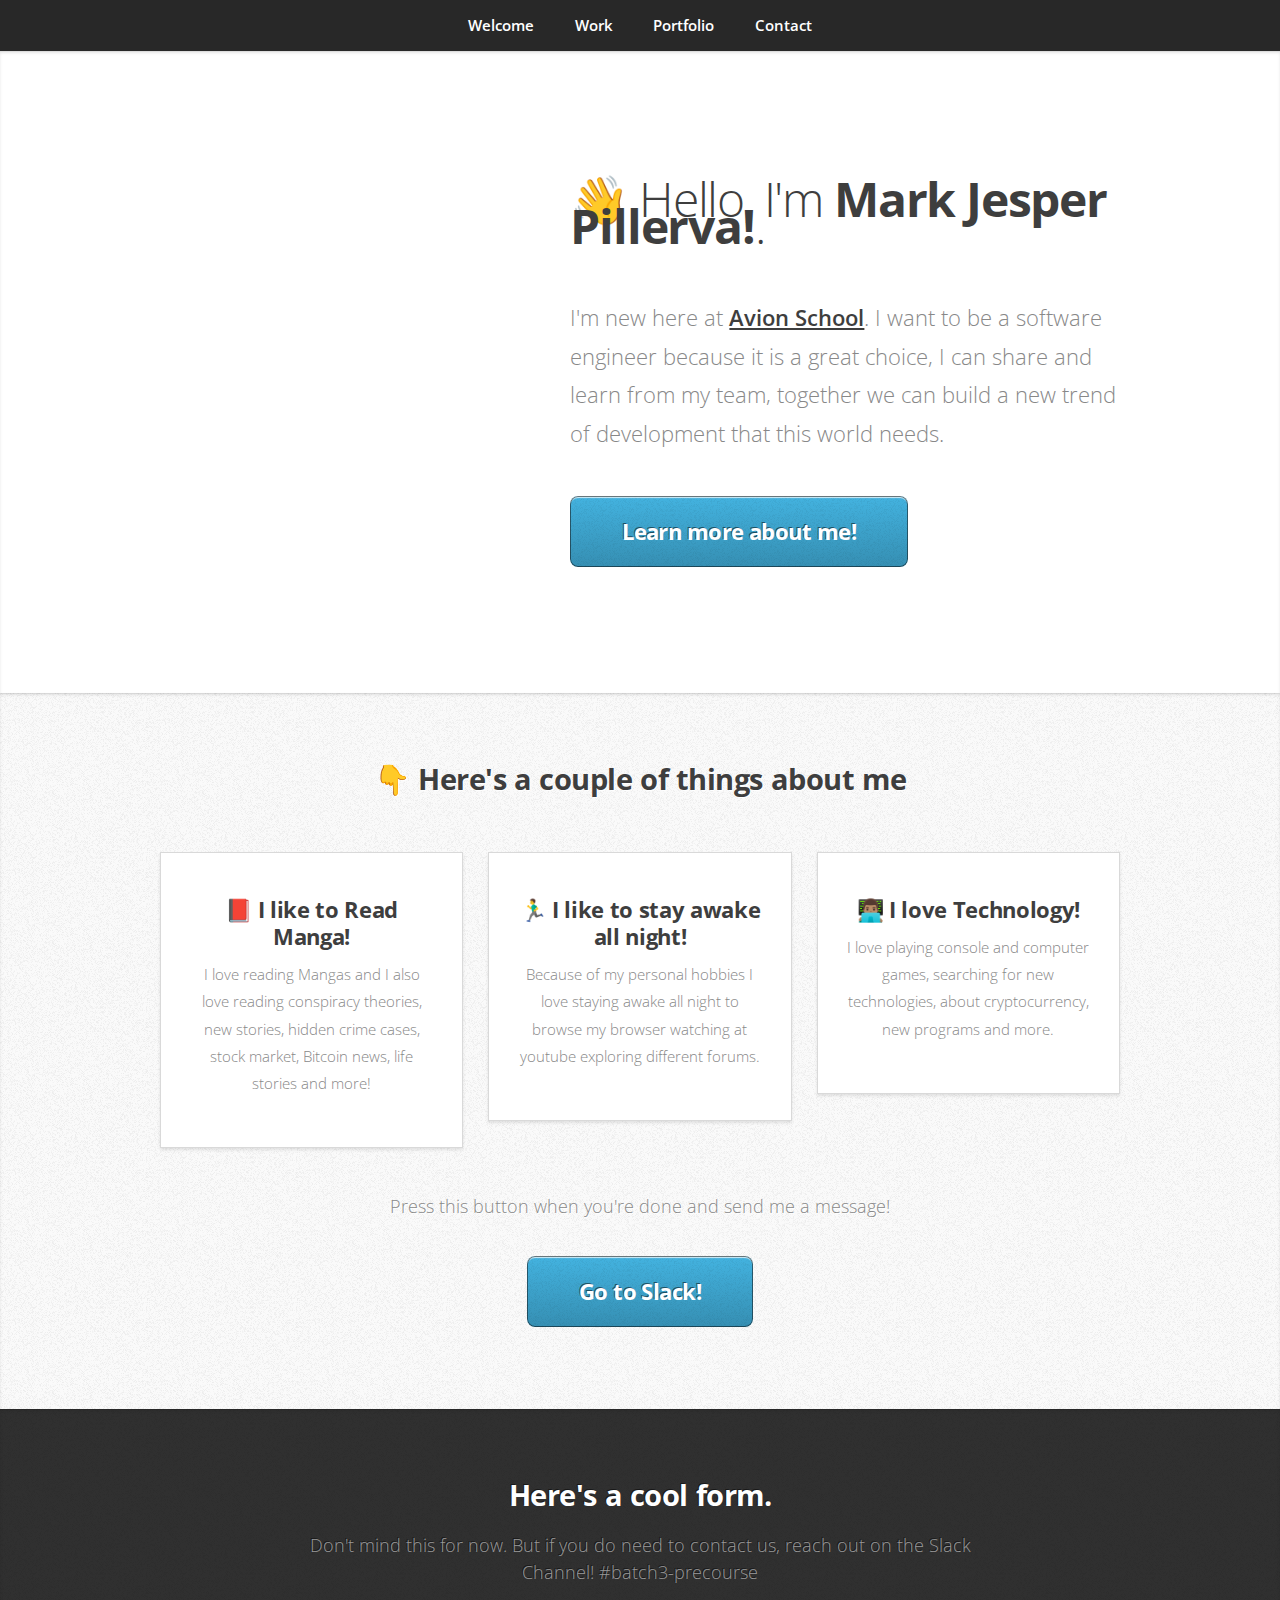
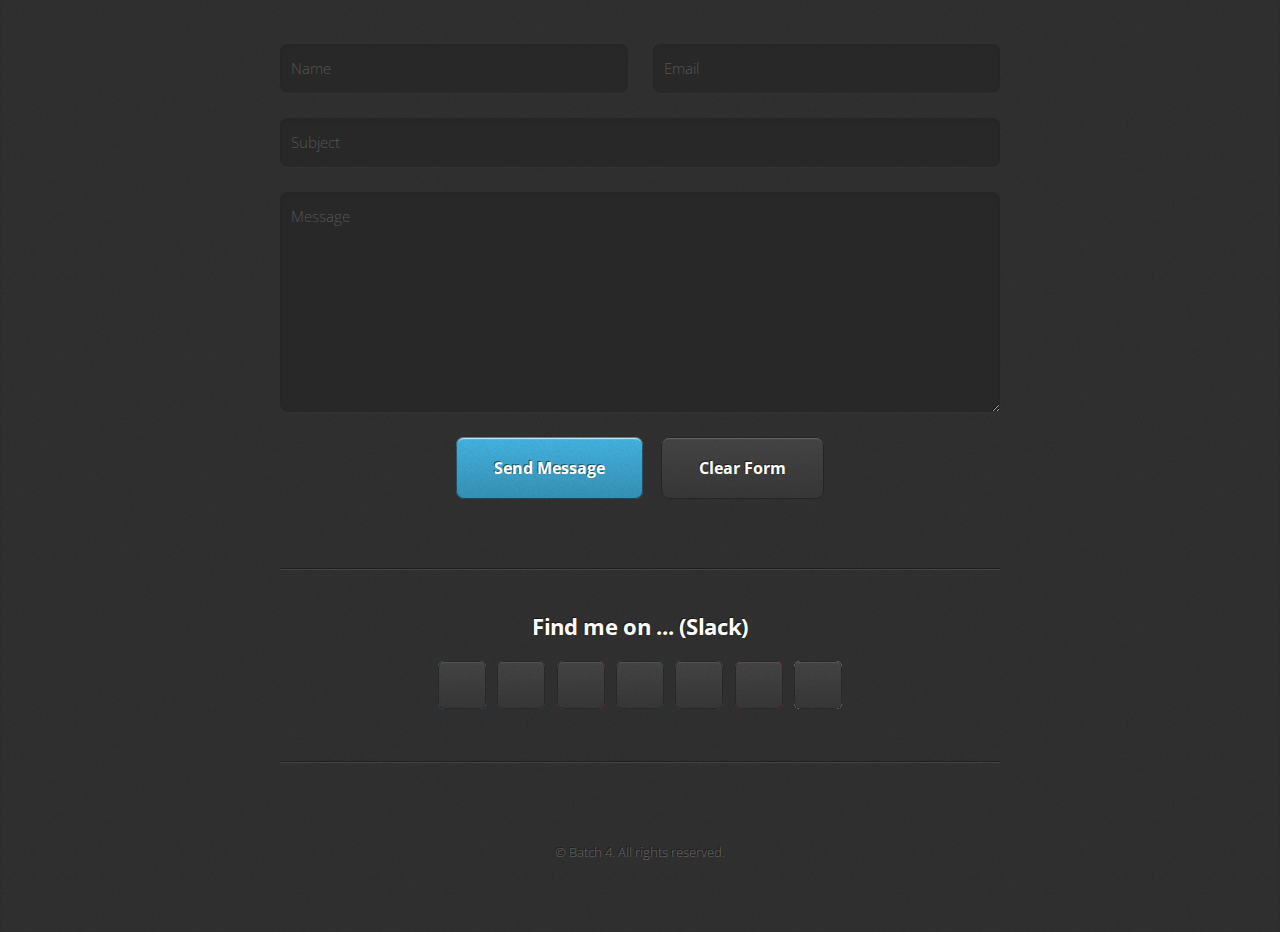
==== commit f3622c0b: "Uploaded Avion Precourse" ====
--- a/L1/index.html
+++ b/L1/index.html
@@ -24,11 +24,11 @@
 				<div class="container">
 					<div class="row">
 						<div class="col-4 col-5-large col-12-medium">
-							<span class="image fit"><img src="images/Ervin.png" alt="" /></span>
+							<span class="image fit"><img src="https://scontent.fmnl2-1.fna.fbcdn.net/v/t1.6435-9/84492547_3579582238780562_2143609505894629376_n.jpg?_nc_cat=102&ccb=1-3&_nc_sid=174925&_nc_eui2=AeFRP5Q45HbF5USRvMAgJ0sKc10nusEtHSBzXSe6wS0dINFE3bMEBwcym3fhUaeGHEodJzNTHGQeDsPOoTrl9S26&_nc_ohc=dvYsda1f_14AX-ft0yY&_nc_ht=scontent.fmnl2-1.fna&oh=9660f1ea9b028190dd43e7341c3a1da8&oe=6131CDD9" alt="" /></span>
 						</div>
 						<div class="col-8 col-7-large col-12-medium">
 							<header>
-								<h1>👋 Hello, I'm <strong>John Ervin!</strong>.</h1>
+								<h1>👋 Hello, I'm <strong>Mark Jesper Pillerva!</strong>.</h1>
 							</header>
 							<p>I'm new here at <strong><a href="http://avionschool.com">Avion School</a></strong>. I want to be a software engineer because it is a great choice, I can share and learn from my team, together we can build a new trend of development that this world needs.</p>
 							<a href="#work" class="button large scrolly">Learn more about me!</a>
